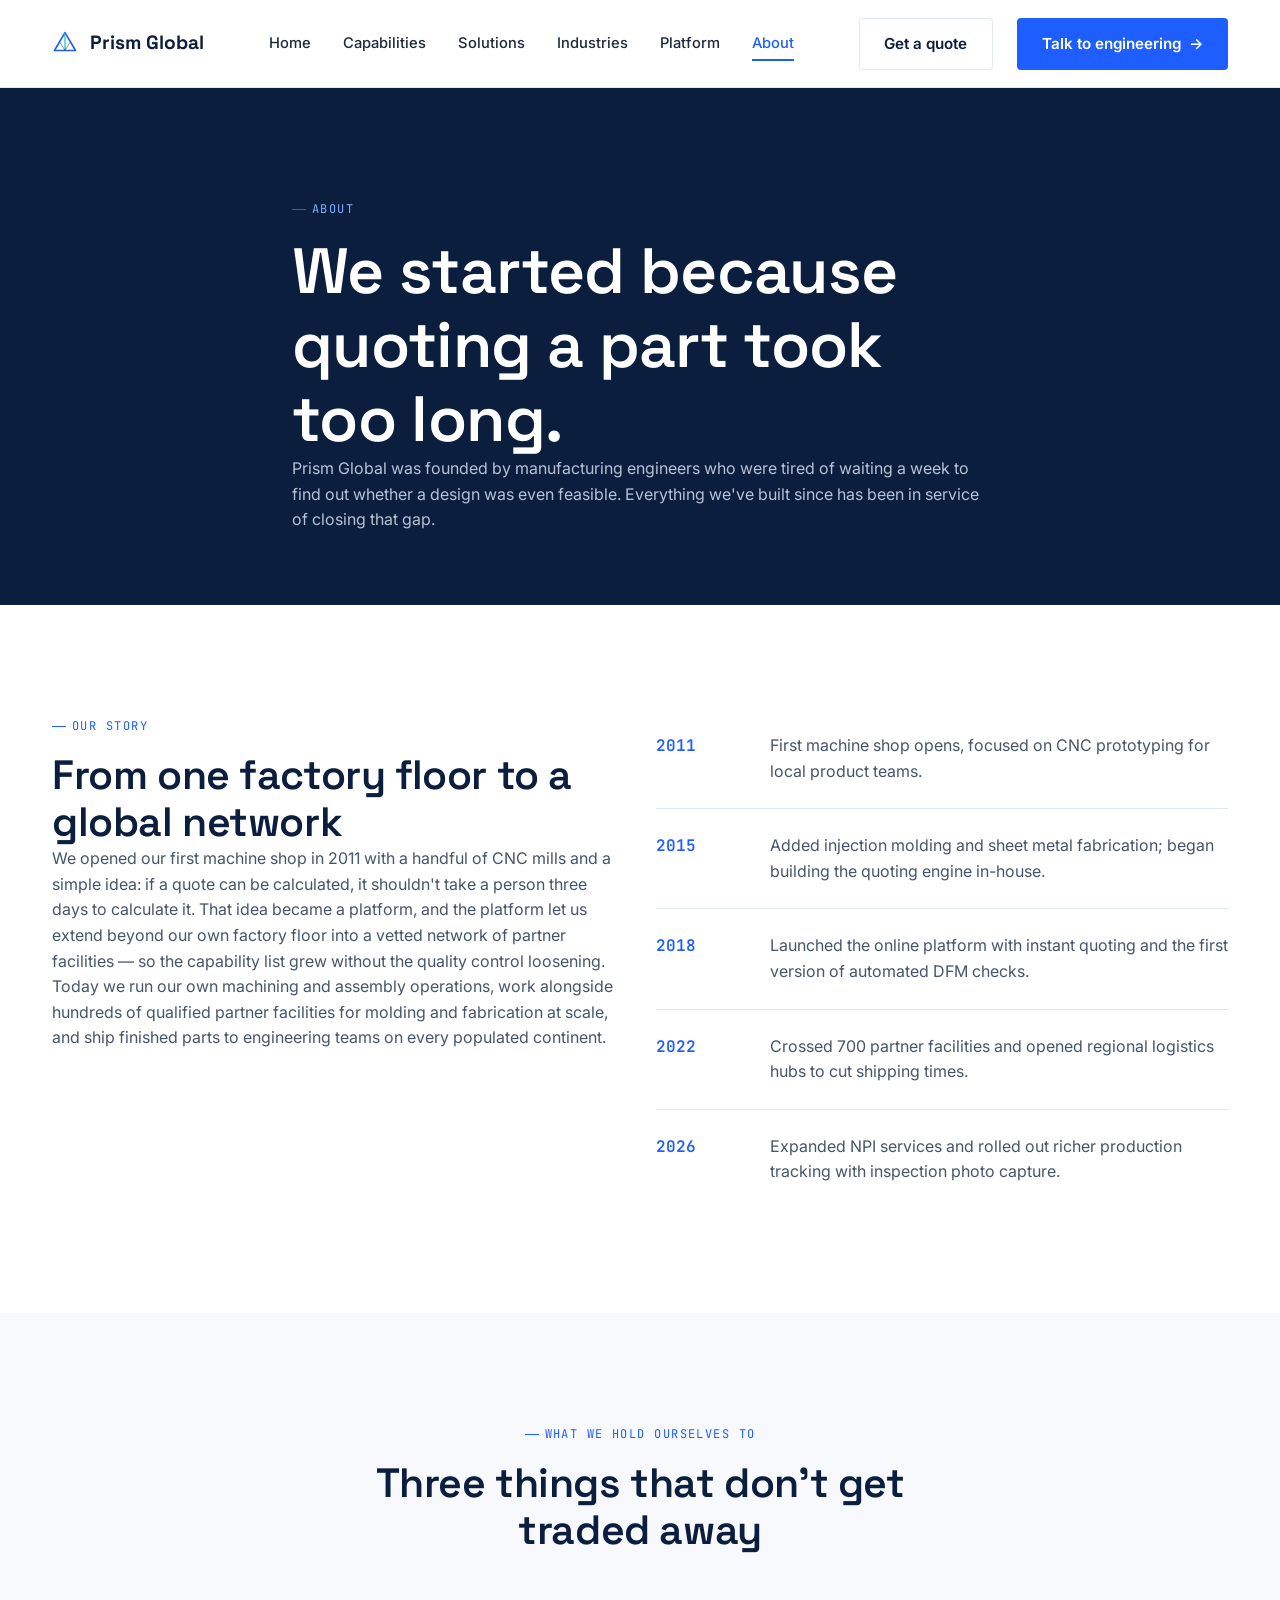
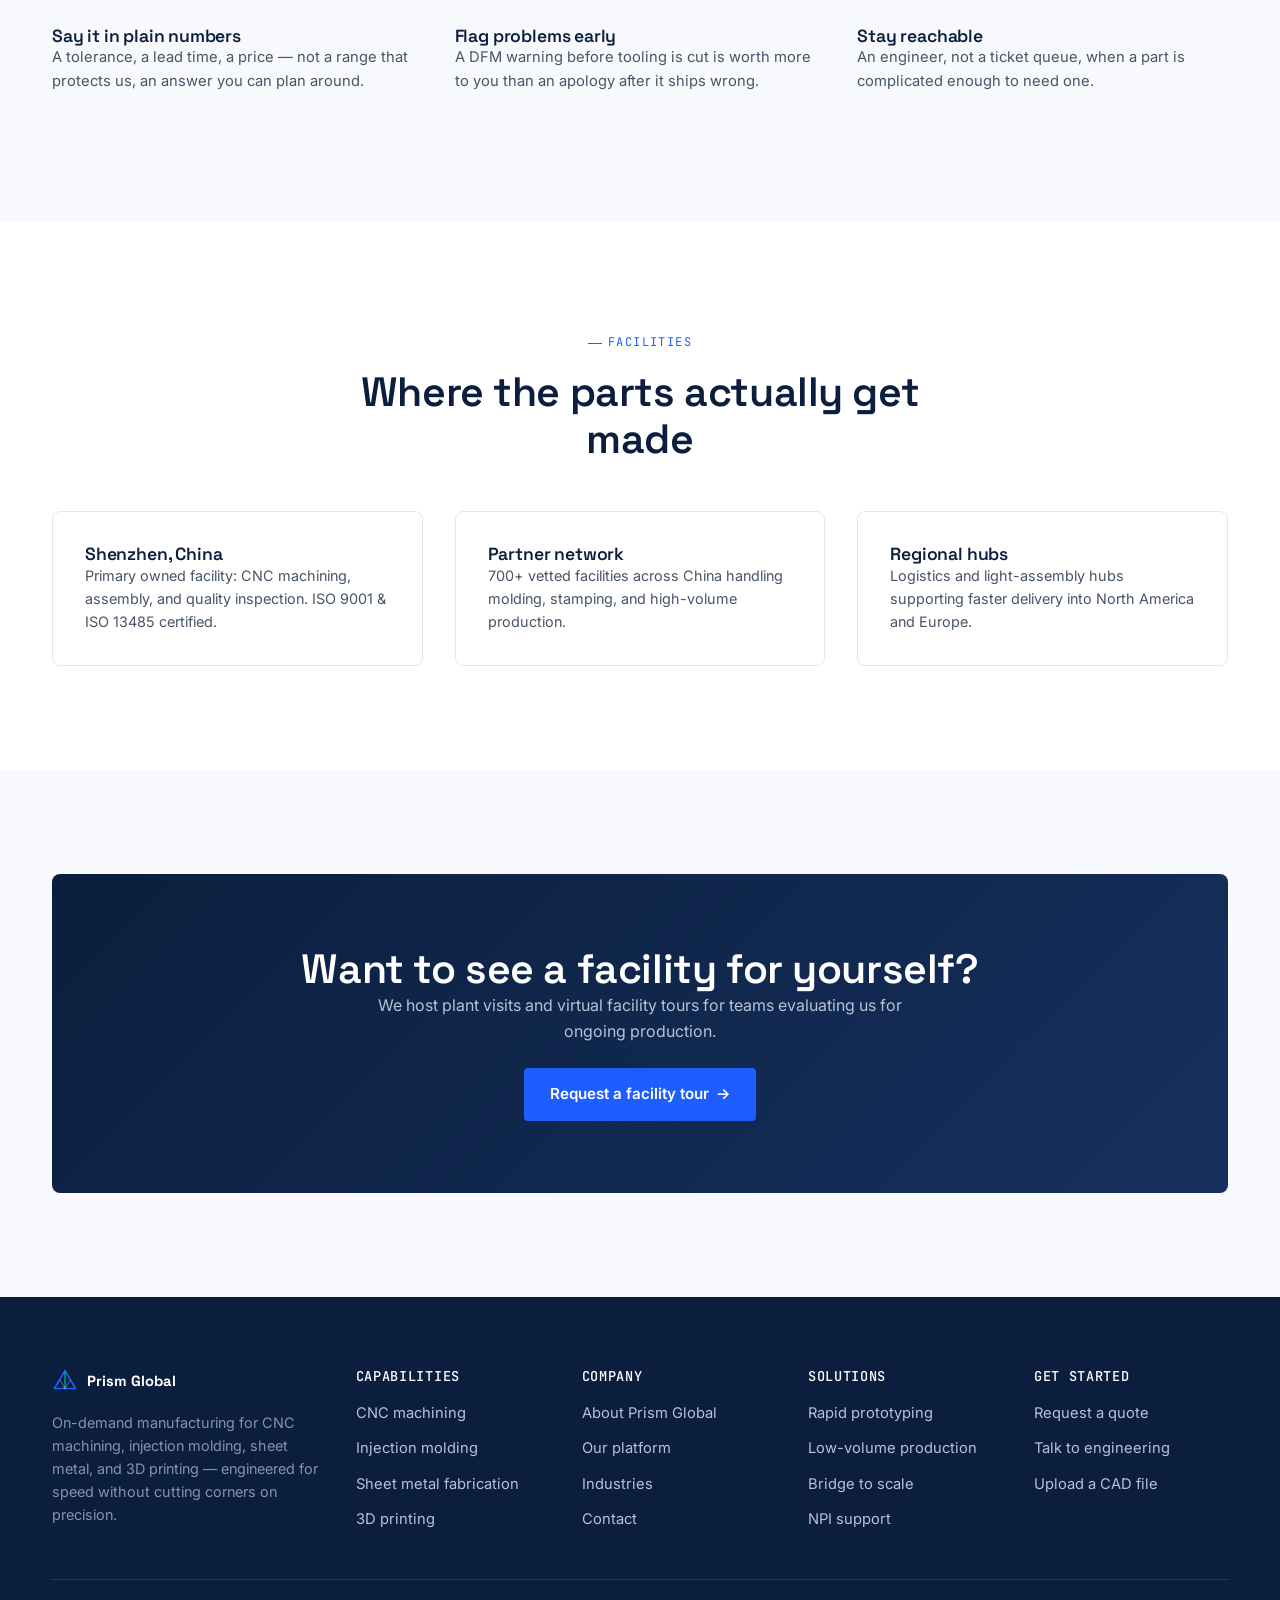
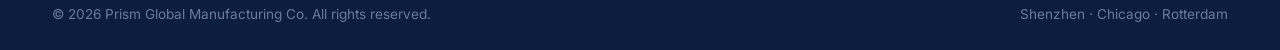
==== about.html @ e2c4f114 "Add files via upload" ====
<!DOCTYPE html>
<html lang="en">
<head>
<meta charset="UTF-8">
<meta name="viewport" content="width=device-width, initial-scale=1.0">
<title>About Prism Global — Our Story, Facilities & Team</title>
<meta name="description" content="Prism Global has manufactured custom parts since 2011, combining owned facilities with a global partner network to serve engineers and product teams.">
<link rel="preconnect" href="https://fonts.googleapis.com">
<link href="https://fonts.googleapis.com/css2?family=Space+Grotesk:wght@500;600;700&family=Inter:wght@400;500;600;700&family=JetBrains+Mono:wght@400;500&display=swap" rel="stylesheet">
<link rel="stylesheet" href="css/base.css">
<link rel="stylesheet" href="css/inner.css">
</head>
<body>
<a href="#main" class="skip-link">Skip to content</a>

<main id="main">

  <section class="page-hero">
    <div class="container">
      <p class="eyebrow" style="color:#7FB0FF;">About</p>
      <h1>We started because quoting a part took too long.</h1>
      <p>Prism Global was founded by manufacturing engineers who were tired of waiting a week to find out whether a design was even feasible. Everything we've built since has been in service of closing that gap.</p>
    </div>
  </section>

  <section class="section">
    <div class="container grid-2" style="align-items:start;">
      <div>
        <p class="eyebrow">Our story</p>
        <h2>From one factory floor to a global network</h2>
        <p>We opened our first machine shop in 2011 with a handful of CNC mills and a simple idea: if a quote can be calculated, it shouldn't take a person three days to calculate it. That idea became a platform, and the platform let us extend beyond our own factory floor into a vetted network of partner facilities — so the capability list grew without the quality control loosening.</p>
        <p>Today we run our own machining and assembly operations, work alongside hundreds of qualified partner facilities for molding and fabrication at scale, and ship finished parts to engineering teams on every populated continent.</p>
      </div>
      <div class="timeline">
        <div class="timeline-item">
          <span class="timeline-year">2011</span>
          <p>First machine shop opens, focused on CNC prototyping for local product teams.</p>
        </div>
        <div class="timeline-item">
          <span class="timeline-year">2015</span>
          <p>Added injection molding and sheet metal fabrication; began building the quoting engine in-house.</p>
        </div>
        <div class="timeline-item">
          <span class="timeline-year">2018</span>
          <p>Launched the online platform with instant quoting and the first version of automated DFM checks.</p>
        </div>
        <div class="timeline-item">
          <span class="timeline-year">2022</span>
          <p>Crossed 700 partner facilities and opened regional logistics hubs to cut shipping times.</p>
        </div>
        <div class="timeline-item">
          <span class="timeline-year">2026</span>
          <p>Expanded NPI services and rolled out richer production tracking with inspection photo capture.</p>
        </div>
      </div>
    </div>
  </section>

  <section class="section section--tint">
    <div class="container">
      <div class="section-head center">
        <p class="eyebrow">What we hold ourselves to</p>
        <h2>Three things that don't get traded away</h2>
      </div>
      <div class="grid-3">
        <div class="value-card">
          <h4>Say it in plain numbers</h4>
          <p style="font-size:0.92rem;">A tolerance, a lead time, a price — not a range that protects us, an answer you can plan around.</p>
        </div>
        <div class="value-card">
          <h4>Flag problems early</h4>
          <p style="font-size:0.92rem;">A DFM warning before tooling is cut is worth more to you than an apology after it ships wrong.</p>
        </div>
        <div class="value-card">
          <h4>Stay reachable</h4>
          <p style="font-size:0.92rem;">An engineer, not a ticket queue, when a part is complicated enough to need one.</p>
        </div>
      </div>
    </div>
  </section>

  <section class="section">
    <div class="container">
      <div class="section-head center">
        <p class="eyebrow">Facilities</p>
        <h2>Where the parts actually get made</h2>
      </div>
      <div class="grid-3">
        <div class="card">
          <h4>Shenzhen, China</h4>
          <p style="font-size:0.9rem;">Primary owned facility: CNC machining, assembly, and quality inspection. ISO 9001 &amp; ISO 13485 certified.</p>
        </div>
        <div class="card">
          <h4>Partner network</h4>
          <p style="font-size:0.9rem;">700+ vetted facilities across China handling molding, stamping, and high-volume production.</p>
        </div>
        <div class="card">
          <h4>Regional hubs</h4>
          <p style="font-size:0.9rem;">Logistics and light-assembly hubs supporting faster delivery into North America and Europe.</p>
        </div>
      </div>
    </div>
  </section>

  <section class="section section--tint">
    <div class="container">
      <div class="cta-banner">
        <h2>Want to see a facility for yourself?</h2>
        <p>We host plant visits and virtual facility tours for teams evaluating us for ongoing production.</p>
        <div class="cta-actions">
          <a href="contact.html" class="btn btn--primary btn--arrow">Request a facility tour</a>
        </div>
      </div>
    </div>
  </section>

</main>

<script src="js/layout.js"></script>
</body>
</html>
---- css/base.css ----
/* ============================================
   PRISM GLOBAL — Design Tokens & Base Styles
   ============================================ */

:root {
  /* Color tokens */
  --prism-navy: #0B1E3D;
  --prism-navy-light: #122A52;
  --signal-blue: #1E5EFF;
  --signal-blue-dark: #1547CC;
  --cool-white: #F7F9FC;
  --pure-white: #FFFFFF;
  --slate: #475569;
  --slate-light: #94A3B8;
  --slate-dark: #1E293B;
  --precision-teal: #00C2A8;
  --near-black: #0F172A;
  --line: #E2E8F0;
  --line-dark: rgba(255,255,255,0.12);

  /* Type */
  --font-display: 'Space Grotesk', sans-serif;
  --font-body: 'Inter', sans-serif;
  --font-mono: 'JetBrains Mono', monospace;

  /* Spacing scale */
  --space-1: 0.5rem;
  --space-2: 1rem;
  --space-3: 1.5rem;
  --space-4: 2rem;
  --space-5: 3rem;
  --space-6: 4.5rem;
  --space-7: 6.5rem;
  --space-8: 9rem;

  --radius: 4px;
  --radius-lg: 8px;

  --max-width: 1240px;
}

* { margin: 0; padding: 0; box-sizing: border-box; }

html { scroll-behavior: smooth; }

@media (prefers-reduced-motion: reduce) {
  html { scroll-behavior: auto; }
  *, *::before, *::after {
    animation-duration: 0.01ms !important;
    animation-iteration-count: 1 !important;
    transition-duration: 0.01ms !important;
  }
}

body {
  font-family: var(--font-body);
  color: var(--slate-dark);
  background: var(--pure-white);
  line-height: 1.6;
  font-size: 16px;
  -webkit-font-smoothing: antialiased;
}

h1, h2, h3, h4 {
  font-family: var(--font-display);
  color: var(--prism-navy);
  font-weight: 600;
  line-height: 1.15;
  letter-spacing: -0.01em;
}

h1 { font-size: clamp(2.5rem, 5vw, 4rem); }
h2 { font-size: clamp(1.9rem, 3.2vw, 2.75rem); }
h3 { font-size: clamp(1.25rem, 2vw, 1.6rem); }
h4 { font-size: 1.1rem; }

p { color: var(--slate); }

a { color: inherit; text-decoration: none; }

img { max-width: 100%; display: block; }

.container {
  max-width: var(--max-width);
  margin: 0 auto;
  padding: 0 var(--space-4);
}

.eyebrow {
  font-family: var(--font-mono);
  font-size: 0.75rem;
  letter-spacing: 0.12em;
  text-transform: uppercase;
  color: var(--signal-blue);
  display: inline-flex;
  align-items: center;
  gap: 0.5em;
  margin-bottom: var(--space-2);
}

.eyebrow::before {
  content: '';
  width: 14px;
  height: 1px;
  background: var(--signal-blue);
}

.section {
  padding: var(--space-7) 0;
}

.section--tight { padding: var(--space-5) 0; }

.section--dark {
  background: var(--near-black);
  color: var(--pure-white);
}
.section--dark h2, .section--dark h3, .section--dark h4 { color: var(--pure-white); }
.section--dark p { color: #B8C2D6; }

.section--navy {
  background: var(--prism-navy);
  color: var(--pure-white);
}
.section--navy h2, .section--navy h3, .section--navy h4 { color: var(--pure-white); }
.section--navy p { color: #B8C2D6; }

.section--tint {
  background: var(--cool-white);
}

/* Buttons */
.btn {
  display: inline-flex;
  align-items: center;
  gap: 0.5em;
  font-family: var(--font-body);
  font-weight: 600;
  font-size: 0.95rem;
  padding: 0.85em 1.6em;
  border-radius: var(--radius);
  border: 1px solid transparent;
  cursor: pointer;
  transition: transform 0.15s ease, background 0.15s ease, border-color 0.15s ease, color 0.15s ease;
  white-space: nowrap;
}
.btn:hover { transform: translateY(-1px); }

.btn--primary {
  background: var(--signal-blue);
  color: var(--pure-white);
}
.btn--primary:hover { background: var(--signal-blue-dark); }

.btn--ghost {
  background: transparent;
  border-color: var(--line);
  color: var(--prism-navy);
}
.btn--ghost:hover { border-color: var(--signal-blue); color: var(--signal-blue); }

.btn--ghost-light {
  background: transparent;
  border-color: rgba(255,255,255,0.3);
  color: var(--pure-white);
}
.btn--ghost-light:hover { border-color: var(--pure-white); }

.btn--arrow::after {
  content: '→';
  transition: transform 0.15s ease;
}
.btn--arrow:hover::after { transform: translateX(3px); }

/* Focus visibility */
a:focus-visible, button:focus-visible, input:focus-visible, textarea:focus-visible, select:focus-visible {
  outline: 2px solid var(--signal-blue);
  outline-offset: 2px;
  border-radius: 2px;
}

/* ===== Header / Nav ===== */
.site-header {
  position: sticky;
  top: 0;
  z-index: 100;
  background: rgba(255,255,255,0.92);
  backdrop-filter: blur(10px);
  border-bottom: 1px solid var(--line);
}

.nav {
  display: flex;
  align-items: center;
  justify-content: space-between;
  padding: 1.1rem var(--space-4);
  max-width: var(--max-width);
  margin: 0 auto;
}

.logo {
  display: flex;
  align-items: center;
  gap: 0.6em;
  font-family: var(--font-display);
  font-weight: 700;
  font-size: 1.2rem;
  color: var(--prism-navy);
}

.logo-mark {
  width: 26px;
  height: 26px;
  flex-shrink: 0;
}

.nav-links {
  display: flex;
  align-items: center;
  gap: var(--space-4);
  list-style: none;
}

.nav-links a {
  font-size: 0.92rem;
  font-weight: 500;
  color: var(--slate-dark);
  position: relative;
  padding: 0.3em 0;
  transition: color 0.15s ease;
}
.nav-links a:hover { color: var(--signal-blue); }
.nav-links a.active { color: var(--signal-blue); }
.nav-links a.active::after {
  content: '';
  position: absolute;
  bottom: -4px;
  left: 0;
  right: 0;
  height: 2px;
  background: var(--signal-blue);
}

.nav-cta { display: flex; align-items: center; gap: var(--space-3); }

.nav-toggle {
  display: none;
  flex-direction: column;
  gap: 4px;
  background: none;
  border: none;
  cursor: pointer;
  padding: 0.5em;
}
.nav-toggle span {
  width: 22px;
  height: 2px;
  background: var(--prism-navy);
}

@media (max-width: 920px) {
  .nav-links { 
    position: fixed;
    top: 64px;
    left: 0;
    right: 0;
    background: var(--pure-white);
    flex-direction: column;
    align-items: flex-start;
    padding: var(--space-3) var(--space-4);
    border-bottom: 1px solid var(--line);
    gap: var(--space-2);
    transform: translateY(-110%);
    transition: transform 0.25s ease;
    max-height: 80vh;
    overflow-y: auto;
  }
  .nav-links.open { transform: translateY(0); }
  .nav-toggle { display: flex; }
  .nav-cta .btn--ghost { display: none; }
}

/* ===== Footer ===== */
.site-footer {
  background: var(--prism-navy);
  color: #B8C2D6;
  padding: var(--space-6) 0 var(--space-3);
}

.footer-grid {
  display: grid;
  grid-template-columns: 1.4fr 1fr 1fr 1fr 1fr;
  gap: var(--space-4);
  padding-bottom: var(--space-5);
  border-bottom: 1px solid var(--line-dark);
}

.footer-col h4 {
  color: var(--pure-white);
  font-size: 0.85rem;
  letter-spacing: 0.05em;
  text-transform: uppercase;
  font-family: var(--font-mono);
  margin-bottom: var(--space-2);
  font-weight: 500;
}

.footer-col ul { list-style: none; display: flex; flex-direction: column; gap: 0.6em; }
.footer-col a { font-size: 0.92rem; transition: color 0.15s ease; }
.footer-col a:hover { color: var(--pure-white); }

.footer-brand p { color: #8693AD; font-size: 0.9rem; max-width: 280px; margin-top: var(--space-2); }

.footer-bottom {
  display: flex;
  justify-content: space-between;
  align-items: center;
  padding-top: var(--space-3);
  font-size: 0.85rem;
  color: #6B7A99;
  flex-wrap: wrap;
  gap: 1em;
}

@media (max-width: 860px) {
  .footer-grid { grid-template-columns: 1fr 1fr; }
  .footer-brand { grid-column: 1 / -1; }
}

/* ===== Shared components ===== */

.page-hero {
  padding: var(--space-7) 0 var(--space-6);
  background: var(--prism-navy);
  color: var(--pure-white);
  position: relative;
  overflow: hidden;
}
.page-hero h1 { color: var(--pure-white); }
.page-hero p { color: #B8C2D6; }
.page-hero .container { position: relative; z-index: 2; max-width: 760px; }

.grid-3 {
  display: grid;
  grid-template-columns: repeat(3, 1fr);
  gap: var(--space-4);
}
.grid-2 {
  display: grid;
  grid-template-columns: repeat(2, 1fr);
  gap: var(--space-4);
}
.grid-4 {
  display: grid;
  grid-template-columns: repeat(4, 1fr);
  gap: var(--space-3);
}

@media (max-width: 900px) {
  .grid-3, .grid-4 { grid-template-columns: repeat(2, 1fr); }
}
@media (max-width: 620px) {
  .grid-3, .grid-2, .grid-4 { grid-template-columns: 1fr; }
}

.card {
  background: var(--pure-white);
  border: 1px solid var(--line);
  border-radius: var(--radius-lg);
  padding: var(--space-4);
  transition: border-color 0.2s ease, transform 0.2s ease, box-shadow 0.2s ease;
}
.card:hover {
  border-color: var(--signal-blue);
  transform: translateY(-2px);
  box-shadow: 0 12px 24px -8px rgba(11,30,61,0.12);
}

.card .spec {
  font-family: var(--font-mono);
  font-size: 0.78rem;
  color: var(--precision-teal);
  background: rgba(0,194,168,0.08);
  display: inline-block;
  padding: 0.3em 0.6em;
  border-radius: 3px;
  margin-top: var(--space-2);
}

.tag {
  font-family: var(--font-mono);
  font-size: 0.72rem;
  letter-spacing: 0.05em;
  text-transform: uppercase;
  color: var(--slate);
  border: 1px solid var(--line);
  padding: 0.25em 0.6em;
  border-radius: 3px;
}

.section-head {
  max-width: 620px;
  margin-bottom: var(--space-5);
}
.section-head.center { margin-left: auto; margin-right: auto; text-align: center; }

.divider {
  height: 1px;
  background: var(--line);
  border: none;
}

.stat-row {
  display: grid;
  grid-template-columns: repeat(4, 1fr);
  gap: var(--space-4);
}
.stat-num {
  font-family: var(--font-display);
  font-size: clamp(2rem, 4vw, 3rem);
  font-weight: 700;
  color: var(--pure-white);
}
.stat-label {
  font-family: var(--font-mono);
  font-size: 0.78rem;
  color: var(--precision-teal);
  text-transform: uppercase;
  letter-spacing: 0.06em;
  margin-top: 0.4em;
}

@media (max-width: 760px) {
  .stat-row { grid-template-columns: repeat(2, 1fr); gap: var(--space-3); }
}

.cta-banner {
  background: linear-gradient(135deg, var(--prism-navy) 0%, #16315E 100%);
  border-radius: var(--radius-lg);
  padding: var(--space-6);
  text-align: center;
  color: var(--pure-white);
}
.cta-banner h2 { color: var(--pure-white); }
.cta-banner p { color: #B8C2D6; max-width: 540px; margin: 0 auto var(--space-3); }
.cta-actions { display: flex; gap: var(--space-2); justify-content: center; flex-wrap: wrap; }

/* Process steps */
.process-step {
  display: flex;
  gap: var(--space-3);
  padding: var(--space-3) 0;
  border-bottom: 1px solid var(--line);
}
.process-step:last-child { border-bottom: none; }
.process-step .step-index {
  font-family: var(--font-mono);
  font-size: 0.85rem;
  color: var(--signal-blue);
  min-width: 2.4em;
}

/* Breadcrumb-ish back link */
.back-link {
  display: inline-flex;
  align-items: center;
  gap: 0.4em;
  font-size: 0.85rem;
  color: var(--slate-light);
  margin-bottom: var(--space-3);
}
.back-link:hover { color: var(--pure-white); }

/* Skip link */
.skip-link {
  position: absolute;
  left: -999px;
  top: 0;
  background: var(--signal-blue);
  color: white;
  padding: 0.6em 1em;
  z-index: 200;
}
.skip-link:focus { left: 0; }
---- css/inner.css ----
/* ============================================
   PRISM GLOBAL — Inner page styles
   ============================================ */

.container-rule {
  max-width: var(--max-width);
  margin: 0 auto;
}

/* Capabilities quick-jump */
.cap-jump {
  position: sticky;
  top: 73px;
  background: var(--pure-white);
  border-bottom: 1px solid var(--line);
  z-index: 50;
}
.cap-jump-inner {
  display: flex;
  gap: var(--space-4);
  overflow-x: auto;
  padding: 0.9rem var(--space-4);
}
.cap-jump-inner a {
  font-size: 0.88rem;
  font-weight: 500;
  color: var(--slate);
  white-space: nowrap;
}
.cap-jump-inner a:hover { color: var(--signal-blue); }

.cap-layout {
  display: grid;
  grid-template-columns: 1.1fr 0.9fr;
  gap: var(--space-6);
  align-items: center;
}
.cap-layout--reverse { grid-template-columns: 0.9fr 1.1fr; }
.cap-layout--reverse .cap-text { order: 2; }
.cap-layout--reverse .cap-visual { order: 1; }

.cap-visual {
  background: var(--cool-white);
  border-radius: var(--radius-lg);
  padding: var(--space-4);
  border: 1px solid var(--line);
}

.spec-grid {
  display: grid;
  grid-template-columns: repeat(2, 1fr);
  gap: var(--space-3);
  margin: var(--space-3) 0;
  padding: var(--space-3) 0;
  border-top: 1px solid var(--line);
  border-bottom: 1px solid var(--line);
}
.spec-label {
  display: block;
  font-family: var(--font-mono);
  font-size: 0.72rem;
  text-transform: uppercase;
  letter-spacing: 0.05em;
  color: var(--slate-light);
  margin-bottom: 0.3em;
}
.spec-value {
  display: block;
  font-weight: 600;
  color: var(--prism-navy);
  font-size: 0.98rem;
}

.bullet-list {
  list-style: none;
  display: flex;
  flex-direction: column;
  gap: 0.6em;
  margin-bottom: var(--space-4);
}
.bullet-list li {
  padding-left: 1.4em;
  position: relative;
  font-size: 0.95rem;
  color: var(--slate-dark);
}
.bullet-list li::before {
  content: '';
  position: absolute;
  left: 0;
  top: 0.55em;
  width: 6px;
  height: 6px;
  background: var(--precision-teal);
  border-radius: 50%;
}

@media (max-width: 860px) {
  .cap-layout, .cap-layout--reverse { grid-template-columns: 1fr; }
  .cap-layout--reverse .cap-text, .cap-layout--reverse .cap-visual { order: initial; }
}

/* ===== Solutions page ===== */
.solution-card {
  display: grid;
  grid-template-columns: 80px 1fr;
  gap: var(--space-3);
  padding: var(--space-4) 0;
  border-bottom: 1px solid var(--line);
}
.solution-card:last-child { border-bottom: none; }
.solution-icon {
  width: 56px;
  height: 56px;
  border-radius: var(--radius);
  background: rgba(30,94,255,0.08);
  display: flex;
  align-items: center;
  justify-content: center;
}

/* Comparison table */
.compare-table {
  border: 1px solid var(--line);
  border-radius: var(--radius-lg);
  overflow: hidden;
  background: var(--pure-white);
}
.compare-row {
  display: grid;
  grid-template-columns: 1.2fr 1fr 1.4fr 1fr;
  padding: 0.95em var(--space-3);
  border-bottom: 1px solid var(--line);
  font-size: 0.9rem;
}
.compare-row:last-child { border-bottom: none; }
.compare-head {
  background: var(--prism-navy);
  color: white;
  font-family: var(--font-mono);
  font-size: 0.75rem;
  text-transform: uppercase;
  letter-spacing: 0.05em;
}
.compare-row:not(.compare-head):hover { background: var(--cool-white); }
@media (max-width: 700px) {
  .compare-row { grid-template-columns: 1fr; gap: 0.3em; }
  .compare-row span:first-child { font-weight: 600; color: var(--prism-navy); }
}

/* ===== Industries page ===== */
.industry-card {
  position: relative;
  border-radius: var(--radius-lg);
  overflow: hidden;
  border: 1px solid var(--line);
  padding: var(--space-4);
  background: var(--cool-white);
  min-height: 220px;
  display: flex;
  flex-direction: column;
  justify-content: space-between;
}
.industry-card .industry-tag {
  font-family: var(--font-mono);
  font-size: 0.72rem;
  color: var(--signal-blue);
  text-transform: uppercase;
  letter-spacing: 0.06em;
}
.industry-card ul {
  list-style: none;
  margin-top: var(--space-2);
  display: flex;
  flex-direction: column;
  gap: 0.4em;
}
.industry-card ul li {
  font-size: 0.85rem;
  color: var(--slate);
}

/* ===== Platform page ===== */
.platform-feature {
  display: grid;
  grid-template-columns: 1fr 1fr;
  gap: var(--space-6);
  align-items: center;
}
.platform-feature--reverse .platform-feature-text { order: 2; }
.platform-feature--reverse .platform-feature-visual { order: 1; }
@media (max-width: 860px) {
  .platform-feature { grid-template-columns: 1fr; }
  .platform-feature--reverse .platform-feature-text,
  .platform-feature--reverse .platform-feature-visual { order: initial; }
}

.dfm-list {
  display: flex;
  flex-direction: column;
  gap: var(--space-2);
}
.dfm-item {
  display: flex;
  justify-content: space-between;
  align-items: center;
  padding: 0.9em 1em;
  background: var(--pure-white);
  border: 1px solid var(--line);
  border-radius: var(--radius);
  font-size: 0.9rem;
}
.dfm-item .status-ok { color: var(--precision-teal); font-family: var(--font-mono); font-size: 0.78rem; }
.dfm-item .status-warn { color: #D97706; font-family: var(--font-mono); font-size: 0.78rem; }

/* ===== About page ===== */
.timeline {
  display: flex;
  flex-direction: column;
  gap: 0;
}
.timeline-item {
  display: grid;
  grid-template-columns: 90px 1fr;
  gap: var(--space-3);
  padding: var(--space-3) 0;
  border-bottom: 1px solid var(--line);
}
.timeline-item:last-child { border-bottom: none; }
.timeline-year {
  font-family: var(--font-mono);
  color: var(--signal-blue);
  font-weight: 600;
}

.value-card {
  padding: var(--space-3) 0;
}

.leadership-grid {
  display: grid;
  grid-template-columns: repeat(4, 1fr);
  gap: var(--space-3);
}
.person-card {
  text-align: left;
}
.person-avatar {
  width: 100%;
  aspect-ratio: 1;
  border-radius: var(--radius);
  background: linear-gradient(135deg, var(--prism-navy), var(--signal-blue));
  margin-bottom: var(--space-2);
  display: flex;
  align-items: center;
  justify-content: center;
  color: white;
  font-family: var(--font-display);
  font-size: 1.6rem;
  font-weight: 700;
}
@media (max-width: 860px) {
  .leadership-grid { grid-template-columns: repeat(2, 1fr); }
}

/* ===== Contact page ===== */
.contact-layout {
  display: grid;
  grid-template-columns: 1fr 1fr;
  gap: var(--space-6);
}
@media (max-width: 860px) {
  .contact-layout { grid-template-columns: 1fr; }
}

.form-group { margin-bottom: var(--space-3); }
.form-group label {
  display: block;
  font-size: 0.85rem;
  font-weight: 600;
  color: var(--prism-navy);
  margin-bottom: 0.4em;
}
.form-group input,
.form-group select,
.form-group textarea {
  width: 100%;
  padding: 0.75em 0.9em;
  border: 1px solid var(--line);
  border-radius: var(--radius);
  font-family: var(--font-body);
  font-size: 0.95rem;
  color: var(--slate-dark);
  background: var(--pure-white);
}
.form-group input:focus,
.form-group select:focus,
.form-group textarea:focus {
  outline: 2px solid var(--signal-blue);
  outline-offset: 1px;
  border-color: var(--signal-blue);
}
.form-row { display: grid; grid-template-columns: 1fr 1fr; gap: var(--space-3); }
@media (max-width: 560px) { .form-row { grid-template-columns: 1fr; } }

.contact-info-card {
  background: var(--prism-navy);
  color: white;
  border-radius: var(--radius-lg);
  padding: var(--space-4);
  margin-bottom: var(--space-3);
}
.contact-info-card h4 { color: white; margin-bottom: var(--space-2); }
.contact-info-card p { color: #B8C2D6; font-size: 0.92rem; }
.office-list { display: flex; flex-direction: column; gap: var(--space-3); margin-top: var(--space-3); }
.office-item { border-top: 1px solid var(--line); padding-top: var(--space-2); }
.office-item h4 { font-size: 0.95rem; margin-bottom: 0.3em; }
.office-item p { font-size: 0.88rem; margin: 0; }

.success-note {
  display: none;
  background: rgba(0,194,168,0.08);
  border: 1px solid var(--precision-teal);
  color: #0A6B5C;
  padding: 0.9em 1.1em;
  border-radius: var(--radius);
  font-size: 0.9rem;
  margin-top: var(--space-3);
}
.success-note.show { display: block; }
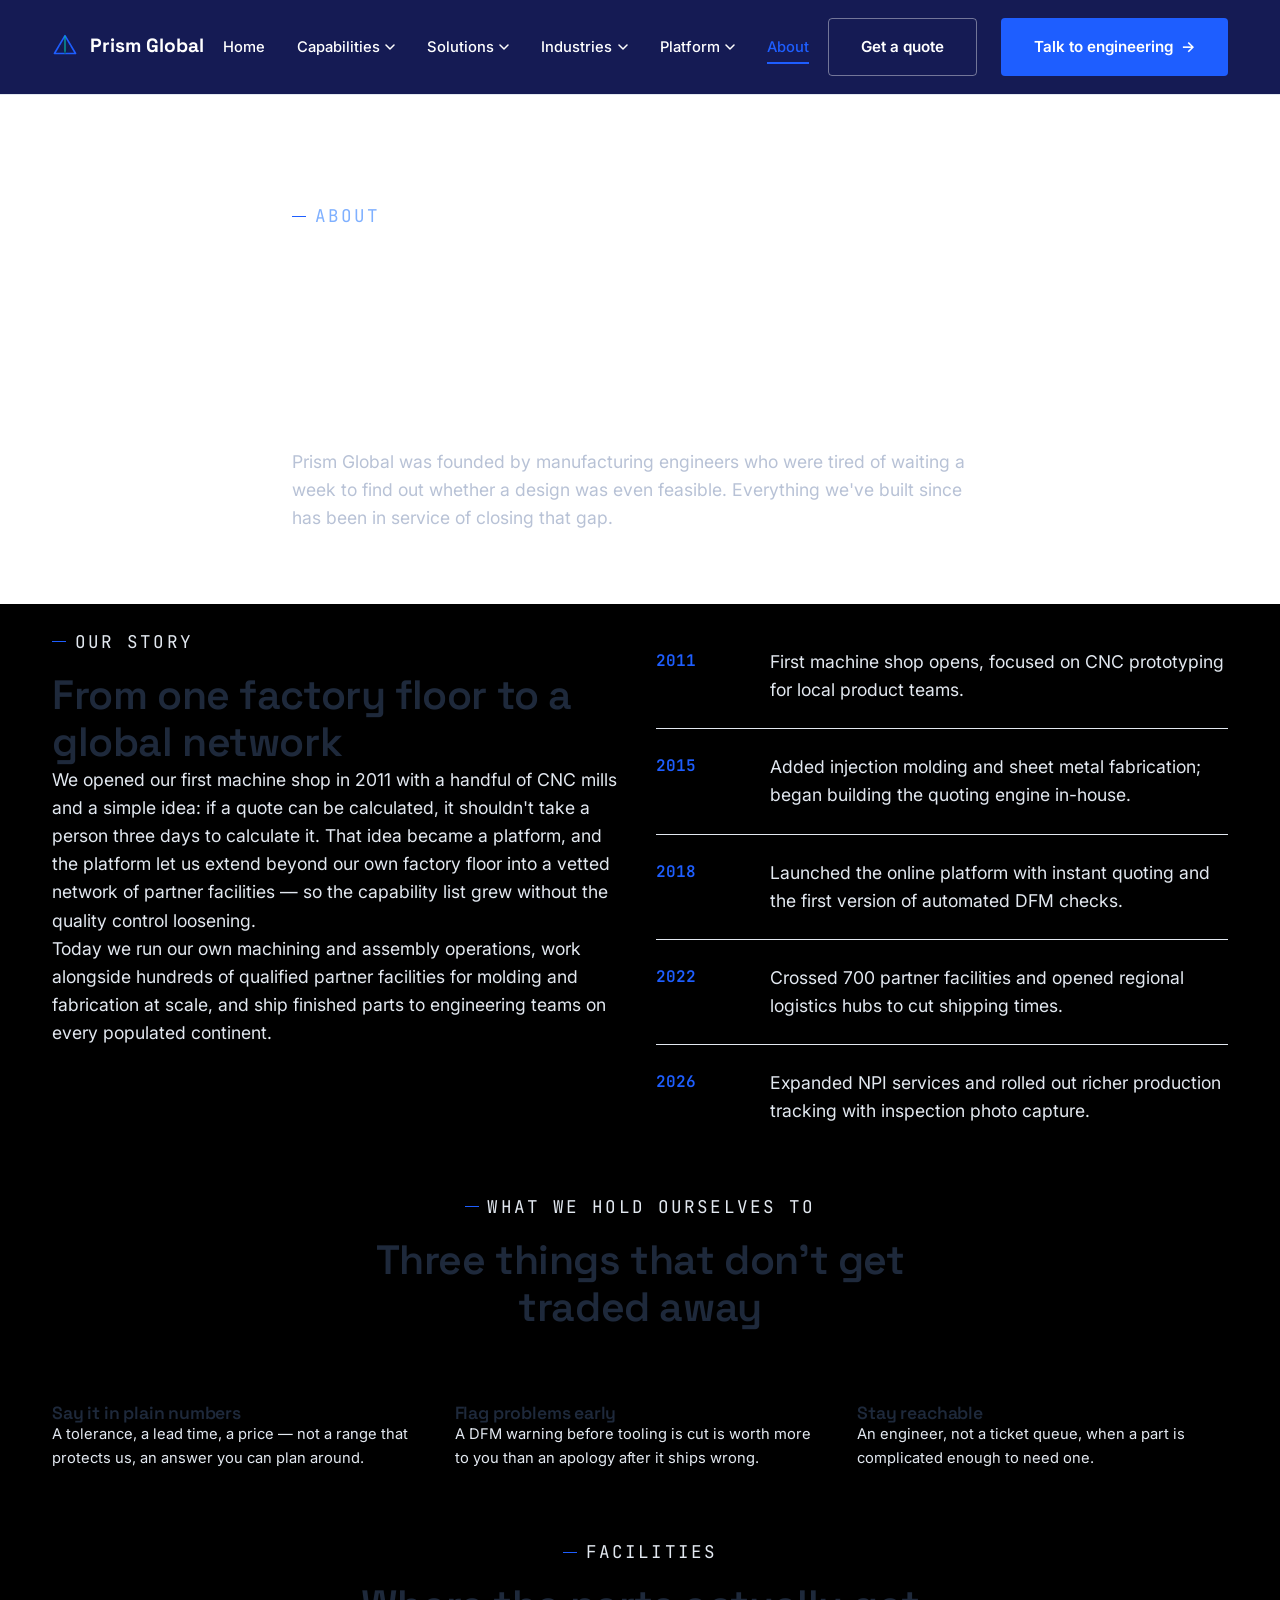
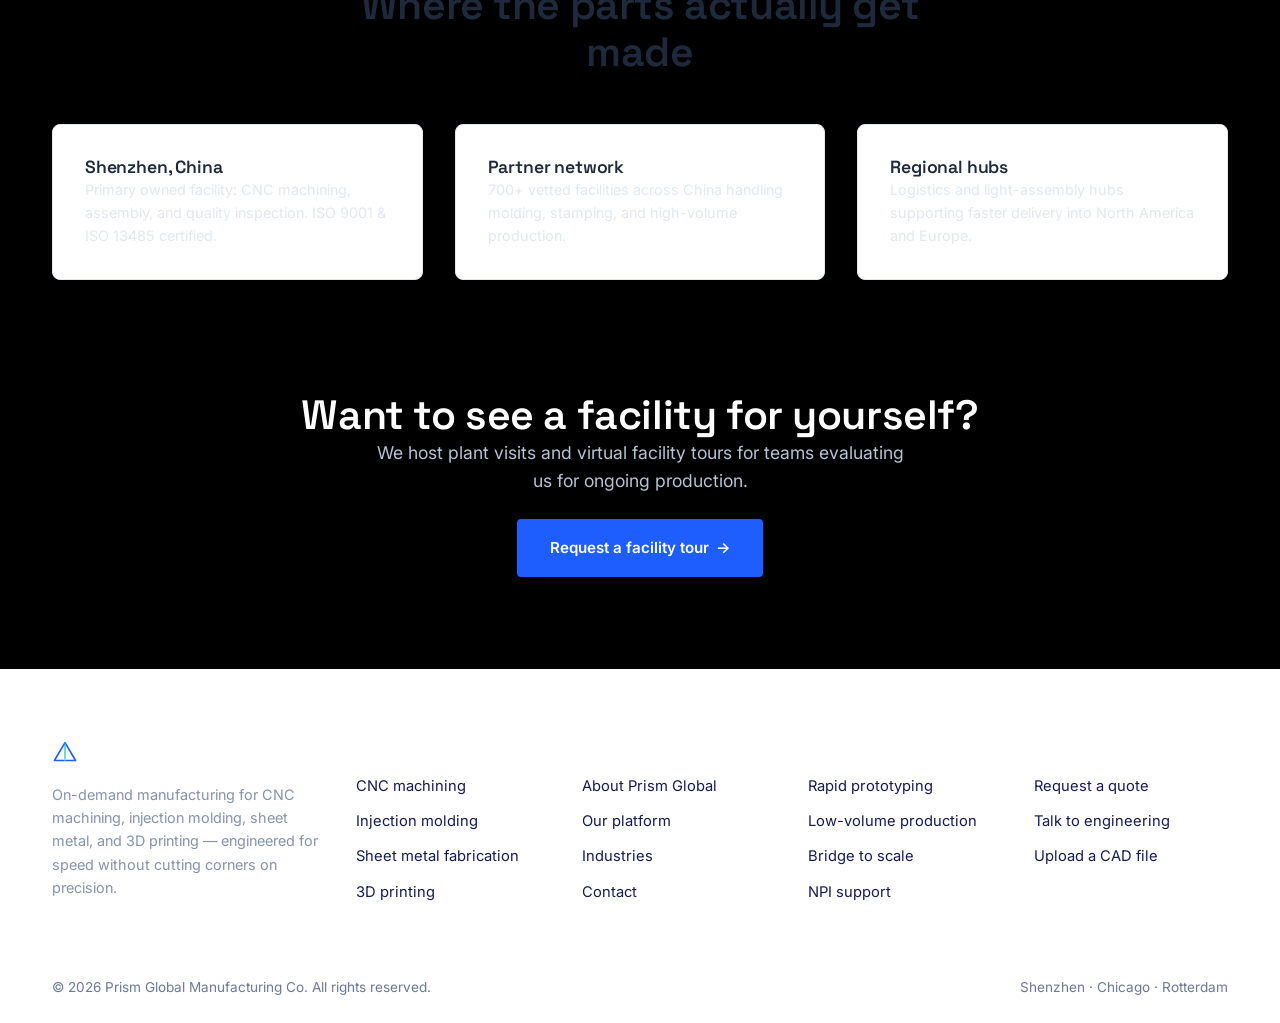
==== commit 48ba1ddf: "Add files via upload" ====
--- a/about.html
+++ b/about.html
@@ -7,8 +7,8 @@
 <meta name="description" content="Prism Global has manufactured custom parts since 2011, combining owned facilities with a global partner network to serve engineers and product teams.">
 <link rel="preconnect" href="https://fonts.googleapis.com">
 <link href="https://fonts.googleapis.com/css2?family=Space+Grotesk:wght@500;600;700&family=Inter:wght@400;500;600;700&family=JetBrains+Mono:wght@400;500&display=swap" rel="stylesheet">
-<link rel="stylesheet" href="css/base.css">
-<link rel="stylesheet" href="css/inner.css">
+<link rel="stylesheet" href="css1/base.css">
+<link rel="stylesheet" href="css1/inner.css">
 </head>
 <body>
 <a href="#main" class="skip-link">Skip to content</a>
@@ -116,6 +116,6 @@
 
 </main>
 
-<script src="js/layout.js"></script>
+<script src="js1/layout.js"></script>
 </body>
 </html>
--- a/css1/base.css
+++ b/css1/base.css
@@ -0,0 +1,1111 @@
+/* ============================================
+   PRISM GLOBAL — Design Tokens & Base Styles
+   ============================================ */
+
+:root {
+  /* Color tokens */
+.hero-container {
+  min-height: 100vh;
+  width: 100%;
+  
+  background: linear-gradient(135deg, rgba(10,22,40,0.92) 30%, rgba(36,81,160,0.4) 100%), 
+              url("https://png.pngtree.com/thumb_back/fh260/background/20241125/pngtree-factory-complex-in-a-long-shot-displaying-machinery-buildings-and-production-image_16634675.jpg");
+  
+  /* STEP 2: Make the background scale to cover everything */
+  background-size: cover;
+  background-position: center right;
+  background-repeat: no-repeat;
+  
+  /* STEP 3: Align content to the left */
+  display: flex;
+  align-items: center;
+}
+
+/* Text Content Column Styling */
+.hero-content {
+  padding: 4rem 10% 4rem 12%;
+  display: flex;
+  flex-direction: column;
+  gap: 1.5rem;
+  max-width: 700px; /* Limits content width so it doesn't stretch across the screen */
+  color: #ffffff;   /* Flips text color to white for dark background readability */
+}
+
+.subheading {
+  font-size: 0.85rem;
+  letter-spacing: 0.1em;
+  font-weight: 700;
+  color: #a5b4fc;   /* Light indigo tone for the subheading accent */
+}
+
+h1 {
+  font-size: 3.5rem;
+  line-height: 1.2;
+  font-weight: 800;
+}
+
+p {
+  font-size: 1.1rem;
+  line-height: 1.6;
+  color: #e2e8f0;   /* Muted white/grey for readable body copy */
+}
+
+/* Button Group Alignment */
+.cta-group {
+  display: flex;
+  gap: 1rem;
+  margin-top: 1rem;
+}
+
+.btn {
+  padding: 1rem 2rem;
+  font-weight: 600;
+  text-decoration: none;
+  border-radius: 4px;
+}
+
+.btn-primary {
+  background-color: #151B54;
+  color: white;
+}
+
+.btn-secondary {
+  background-color: #ffffff;
+  color: #111111;
+}
+
+.stat-row {
+    display: flex;
+    justify-content: space-around;
+    align-items: center;
+    flex-wrap: wrap;           
+}
+.section {
+    width: 100%;
+    background-color: #000000; 
+    padding: 20px 0;         
+}
+
+
+
+/* Section Setup */
+.tools-section {
+  padding: 4rem 2rem;
+  text-align: center;
+  font-family: -apple-system, BlinkMacSystemFont, "Segoe UI", Roboto, sans-serif;
+  background-color: #ffffff;
+}
+
+.tools-section h2 {
+  font-size: 2rem;
+  font-weight: 700;
+  margin-bottom: 3rem;
+  color: #111111;
+}
+
+/* Container for both cards */
+.cards-container {
+  display: flex;
+  justify-content: center;
+  gap: 2rem;
+  max-width: 1100px;
+  margin: 0 auto;
+}
+
+/* Individual Base Card Setup */
+.tool-card {
+  flex: 1;
+  max-width: 500px;
+  border-radius: 12px;
+  display: flex;
+  flex-direction: column;
+  justify-content: space-between; /* Pushes the button cleanly to the bottom */
+  overflow: hidden;
+  text-align: left;
+}
+
+/* Background Color Variations */
+.active-card {
+  background-color: #f7f9fa; /* Light clean grey */
+}
+
+.muted-card {
+  background-color: #fdf5f3; /* Very soft warm tint */
+}
+
+/* Card Upper Content Area */
+.card-content {
+  padding: 2.5rem 2.5rem 0 2.5rem;
+}
+
+/* Styling for Top Badges */
+.badge {
+  display: inline-block;
+  padding: 0.4rem 1rem;
+  border-radius: 20px;
+  font-size: 0.8rem;
+  font-weight: 600;
+  margin-bottom: 1.5rem;
+}
+
+.badge-orange {
+  background-color: #151B54;
+  color: white;
+}
+
+.badge-light-orange {
+  background-color: #151B54;
+  color: white;
+}
+
+/* Card Typography */
+.tool-card h3 {
+  font-size: 1.5rem;
+  font-weight: 700;
+  margin-bottom: 1rem;
+  color: #111111;
+}
+
+.tool-card p {
+  font-size: 0.95rem;
+  line-height: 1.5;
+  color: #555555;
+  margin-bottom: 2rem;
+}
+
+/* Interface Image Layout */
+.card-media {
+  width: 100%;
+  height: auto;
+  border-radius: 8px 8px 0 0;
+  overflow: hidden;
+ margin-bottom: 2rem;
+}
+
+.card-media img {
+  width: 100%;
+  display: block;
+  object-fit: contain;
+}
+
+/* Full Width Card Action Buttons */
+.card-btn {
+  display: block;
+  text-align: center;
+  padding: 1.2rem;
+  font-weight: 600;
+  text-decoration: none;
+  font-size: 1rem;
+  transition: opacity 0.2s ease;
+}
+
+.card-btn:hover {
+  opacity: 0.9;
+}
+
+.btn-orange {
+  background-color: #151B54;
+  color: white;
+}
+
+.btn-light-orange {
+  background-color: #151B54;
+  color: white;
+}
+
+/* Mobile Breakpoint Optimization */
+@media (max-width: 768px) {
+  .cards-container {
+    flex-direction: column;
+    align-items: center;
+  }
+  
+  .tool-card {
+    width: 100%;
+  }
+}
+  --prism-navy-light: #122A52;
+  --signal-blue: #1E5EFF;
+  --signal-blue-dark: #1547CC;
+  --cool-white: #F7F9FC;
+  --pure-white: #FFFFFF;
+  --slate: #475569;
+  --slate-light: #94A3B8;
+  --slate-dark: #1E293B;
+  --precision-teal: #00C2A8;
+  --near-black: #0F172A;
+  --line: #E2E8F0;
+  --line-dark: rgba(255,255,255,0.12);
+
+  /* Type */
+  --font-display: 'Space Grotesk', sans-serif;
+  --font-body: 'Inter', sans-serif;
+  --font-mono: 'JetBrains Mono', monospace;
+
+  /* Spacing scale */
+  --space-1: 0.5rem;
+  --space-2: 1rem;
+  --space-3: 1.5rem;
+  --space-4: 2rem;
+  --space-5: 3rem;
+  --space-6: 4.5rem;
+  --space-7: 6.5rem;
+  --space-8: 9rem;
+
+  --radius: 4px;
+  --radius-lg: 8px;
+
+  --max-width: 1240px;
+}
+
+* { margin: 0; padding: 0; box-sizing: border-box; }
+
+html { scroll-behavior: smooth; }
+
+@media (prefers-reduced-motion: reduce) {
+  html { scroll-behavior: auto; }
+  *, *::before, *::after {
+    animation-duration: 0.01ms !important;
+    animation-iteration-count: 1 !important;
+    transition-duration: 0.01ms !important;
+  }
+}
+
+body {
+  font-family: var(--font-body);
+  color: var(--slate-dark);
+  background: var(--pure-white);
+  line-height: 1.6;
+  font-size: 16px;
+  -webkit-font-smoothing: antialiased;
+}
+
+h1, h2, h3, h4 {
+  font-family: var(--font-display);
+  color: var(--prism-navy);
+  font-weight: 600;
+  line-height: 1.15;
+  letter-spacing: -0.01em;
+}
+
+h1 { font-size: clamp(2.5rem, 5vw, 4rem); }
+h2 { font-size: clamp(1.9rem, 3.2vw, 2.75rem); }
+h3 { font-size: clamp(1.25rem, 2vw, 1.6rem); }
+h4 { font-size: 1.1rem; }
+
+p { color: var(--slate); }
+
+a { color: inherit; text-decoration: none; }
+
+img { max-width: 100%; display: block; }
+
+.container {
+  max-width: var(--max-width);
+  margin: 0 auto;
+  padding: 0 var(--space-4);
+}
+
+.eyebrow {
+  font-family: var(--font-mono);
+  font-size: 0.75rem;
+  letter-spacing: 0.12em;
+  text-transform: uppercase;
+  color: var(--signal-blue);
+  display: inline-flex;
+  align-items: center;
+  gap: 0.5em;
+  margin-bottom: var(--space-2);
+}
+
+.eyebrow::before {
+  content: '';
+  width: 14px;
+  height: 1px;
+  background: var(--signal-blue);
+}
+
+.section {
+  padding: var(--space-7) 0;
+}
+
+.section--tight { padding: var(--space-5) 0; }
+
+.section--dark {
+  background: var(--near-black);
+  color: var(--pure-white);
+}
+.section--dark h2, .section--dark h3, .section--dark h4 { color: var(--pure-white); }
+.section--dark p { color: #B8C2D6; }
+
+.section--navy {
+  background: var(--prism-navy);
+  color: var(--pure-white);
+}
+.section--navy h2, .section--navy h3, .section--navy h4 { color: var(--pure-white); }
+.section--navy p { color: #B8C2D6; }
+
+.section--tint {
+  background: var(--cool-white);
+}
+
+/* Buttons */
+.btn {
+  display: inline-flex;
+  align-items: center;
+  gap: 0.5em;
+  font-family: var(--font-body);
+  font-weight: 600;
+  font-size: 0.95rem;
+  padding: 0.85em 1.6em;
+  border-radius: var(--radius);
+  border: 1px solid transparent;
+  cursor: pointer;
+  transition: transform 0.15s ease, background 0.15s ease, border-color 0.15s ease, color 0.15s ease;
+  white-space: nowrap;
+}
+.btn:hover { transform: translateY(-1px); }
+
+.btn--primary {
+  background: var(--signal-blue);
+  color: var(--pure-white);
+}
+.btn--primary:hover { background: var(--signal-blue-dark); }
+
+.btn--ghost {
+  background: transparent;
+  border-color: rgba(255,255,255,0.4);
+  color: var(--pure-white);
+}
+.btn--ghost:hover { border-color: var(--pure-white); color: var(--pure-white); }
+
+.btn--ghost-light {
+  background: transparent;
+  border-color: rgba(255,255,255,0.3);
+  color: var(--pure-white);
+}
+.btn--ghost-light:hover { border-color: var(--pure-white); }
+
+.btn--arrow::after {
+  content: '→';
+  transition: transform 0.15s ease;
+}
+.btn--arrow:hover::after { transform: translateX(3px); }
+
+/* Focus visibility */
+a:focus-visible, button:focus-visible, input:focus-visible, textarea:focus-visible, select:focus-visible {
+  outline: 2px solid var(--signal-blue);
+  outline-offset: 2px;
+  border-radius: 2px;
+}
+
+/* ===== Header / Nav ===== */
+.site-header {
+  position: sticky;
+  top: 0;
+  z-index: 100;
+  background: #151B54;
+  backdrop-filter: blur(10px);
+  border-bottom: 1px solid var(--line);
+}
+
+.nav {
+  display: flex;
+  align-items: center;
+  justify-content: space-between;
+  padding: 1.1rem var(--space-4);
+  max-width: var(--max-width);
+  margin: 0 auto;
+}
+
+.logo {
+  display: flex;
+  align-items: center;
+  gap: 0.6em;
+  font-family: var(--font-display);
+  font-weight: 700;
+  font-size: 1.2rem;
+  color: var(--pure-white);
+}
+
+.logo-mark {
+  width: 26px;
+  height: 26px;
+  flex-shrink: 0;
+}
+
+.nav-links {
+  display: flex;
+  align-items: center;
+  gap: var(--space-4);
+  list-style: none;
+}
+
+.nav-links a {
+  font-size: 0.92rem;
+  font-weight: 500;
+  color: var(--pure-white);
+  position: relative;
+  padding: 0.3em 0;
+  transition: color 0.15s ease;
+}
+.nav-links a:hover { color: var(--signal-blue); }
+.nav-links a.active { color: var(--signal-blue); }
+.nav-links a.active::after {
+  content: '';
+  position: absolute;
+  bottom: -4px;
+  left: 0;
+  right: 0;
+  height: 2px;
+  background: var(--signal-blue);
+}
+
+/* Dropdown nav item */
+.has-dropdown { position: relative; }
+
+.nav-dropdown-trigger {
+  display: inline-flex;
+  align-items: center;
+  gap: 0.35em;
+  background: none;
+  border: none;
+  font-family: var(--font-body);
+  font-size: 0.92rem;
+  font-weight: 500;
+  color: var(--pure-white);
+  cursor: pointer;
+  padding: 0.3em 0;
+  position: relative;
+  transition: color 0.15s ease;
+}
+.nav-dropdown-trigger:hover,
+.nav-dropdown-trigger[aria-expanded="true"] { color: var(--signal-blue); }
+.nav-dropdown-trigger.active { color: var(--signal-blue); }
+.nav-dropdown-trigger.active::after {
+  content: '';
+  position: absolute;
+  bottom: -4px;
+  left: 0;
+  right: 0;
+  height: 2px;
+  background: var(--signal-blue);
+}
+.nav-dropdown-trigger .caret {
+  transition: transform 0.18s ease;
+}
+.nav-dropdown-trigger[aria-expanded="true"] .caret {
+  transform: rotate(180deg);
+}
+
+.nav-dropdown {
+  position: absolute;
+  top: calc(100% + 14px);
+  left: -16px;
+  background: var(--pure-white);
+  border: 1px solid var(--line);
+  border-radius: var(--radius-lg);
+  box-shadow: 0 18px 36px -12px rgba(11,30,61,0.18);
+  padding: 0.5rem;
+  min-width: 260px;
+  display: flex;
+  flex-direction: column;
+  gap: 0.15rem;
+  opacity: 0;
+  visibility: hidden;
+  transform: translateY(-6px);
+  transition: opacity 0.15s ease, transform 0.15s ease, visibility 0.15s ease;
+  z-index: 60;
+}
+.has-dropdown.open .nav-dropdown {
+  opacity: 1;
+  visibility: visible;
+  transform: translateY(0);
+}
+
+.dropdown-item {
+  display: flex;
+  flex-direction: column;
+  padding: 0.6em 0.8em;
+  border-radius: var(--radius);
+  transition: background 0.12s ease;
+}
+.dropdown-item:hover { background: var(--cool-white); }
+.dropdown-item-label {
+  font-size: 0.92rem;
+  font-weight: 600;
+  color: var(--prism-navy);
+}
+.dropdown-item-desc {
+  font-size: 0.78rem;
+  color: var(--slate-light);
+  margin-top: 0.1em;
+}
+.dropdown-item--all {
+  border-bottom: 1px solid var(--line);
+  border-radius: var(--radius) var(--radius) 0 0;
+  margin-bottom: 0.2rem;
+  padding-bottom: 0.7em;
+}
+.dropdown-item--all .dropdown-item-label { color: var(--signal-blue); }
+
+@media (max-width: 920px) {
+  .has-dropdown { width: 100%; }
+  .nav-dropdown-trigger {
+    width: 100%;
+    justify-content: space-between;
+    padding: 0.5em 0;
+  }
+  .nav-dropdown {
+    position: static;
+    box-shadow: none;
+    border: none;
+    border-left: 2px solid var(--line);
+    border-radius: 0;
+    margin: 0.3em 0 0.5em 0.6em;
+    padding: 0.2rem 0 0.2rem 0.6rem;
+    min-width: 0;
+    max-height: 0;
+    overflow: hidden;
+    opacity: 1;
+    visibility: visible;
+    transform: none;
+    transition: max-height 0.2s ease;
+  }
+  .has-dropdown.open .nav-dropdown {
+    max-height: 400px;
+  }
+}
+
+/* ── Mega-menu (Capabilities + Solutions) ── */
+/* Full-bleed: spans entire viewport width, anchored below the sticky header,
+   with a full-height dark left rail flush to the screen edge. */
+
+.cmega,
+.nav-megamenu {
+  display: none;
+  position: fixed;
+  top: var(--header-height, 73px); /* sits just below the sticky header */
+  left: 0;
+  right: 0;
+  width: 100vw;
+  background: #111214;
+  border: none;
+  border-top: 1px solid #2a2a2a;
+  border-bottom: 1px solid #2a2a2a;
+  box-shadow: 0 24px 60px rgba(0,0,0,0.45);
+  border-radius: 0;
+  padding: 0;
+  min-width: 0;
+  max-height: 80vh;
+  overflow-y: auto;
+  z-index: 60;
+  /* Neutralize the opacity/visibility/transform-based show-hide from .nav-dropdown,
+     since this variant uses display:none/block instead. */
+  opacity: 1;
+  visibility: visible;
+  transform: none;
+  transition: none;
+}
+.has-dropdown.open .cmega,
+.has-dropdown.open .nav-megamenu { display: block; }
+
+.cmega-inner {
+  display: flex;
+  align-items: stretch;
+  max-width: 1400px;
+  margin: 0 auto;
+}
+
+/* Left rail — full height of the panel, generous padding like the reference */
+.cmega-left {
+  min-width: 260px;
+  max-width: 260px;
+  flex-shrink: 0;
+  padding: 3rem 2.5rem 3rem 1.5rem;
+  border-right: 1px solid #2a2a2a;
+}
+.cmega-heading {
+  font-family: var(--font-display);
+  font-size: 1.9rem;
+  font-weight: 700;
+  color: #ffffff;
+  margin-bottom: 1rem;
+  line-height: 1.15;
+}
+.cmega-desc {
+  font-size: 0.92rem;
+  color: #9aa0ad;
+  line-height: 1.6;
+  max-width: 220px;
+}
+
+/* Content area — sits beside the rail, own padding so it doesn't touch the rail's border */
+.cmega-content {
+  flex: 1;
+  display: flex;
+  gap: 3rem;
+  padding: 3rem 2rem 3rem 3rem;
+}
+
+.cmega-middle { flex: 2; display: flex; flex-direction: column; }
+.cmega-middle-cols {
+  display: grid;
+  grid-template-columns: 1fr 1fr;
+  gap: 0 3rem;
+  flex: 1;
+}
+.cmega-section-title {
+  font-family: var(--font-display);
+  font-size: 1.25rem;
+  font-weight: 700;
+  color: #0041C2;
+  margin-bottom: 0.6rem;
+}
+.cmega-rule {
+  border: none;
+  border-top: 1px solid #2a2a2a;
+  margin-bottom: 1.25rem;
+}
+.cmega-rule--section { margin-bottom: 1.5rem; }
+.cmega-col { display: flex; flex-direction: column; gap: 1.75rem; }
+.cmega-group { display: flex; flex-direction: column; }
+.cmega-sub-title {
+  font-family: var(--font-body);
+  font-size: 0.85rem;
+  text-transform: uppercase;
+  letter-spacing: 0.06em;
+  color: #7a8088;
+  margin-bottom: 0.6rem;
+  font-weight: 600;
+}
+.cmega-link {
+  display: block;
+  font-size: 0.95rem;
+  color: #ffffff;
+  padding: 0.45rem 0;
+  text-decoration: none;
+  transition: color 0.12s ease;
+  line-height: 1.4;
+}
+.cmega-link:hover { color:  #ffffff; }
+
+.cmega-right {
+  flex: 1;
+  min-width: 220px;
+  max-width: 260px;
+  flex-shrink: 0;
+  display: flex;
+  flex-direction: column;
+  gap: 2rem;
+}
+.cmega-right-group { display: flex; flex-direction: column; }
+
+@media (max-width: 920px) {
+  .cmega, .nav-megamenu { position: static; max-height: none; overflow-y: visible; }
+  .cmega-inner { flex-direction: column; }
+  .cmega-left { max-width: none; padding: 1.5rem; border-right: none; border-bottom: 1px solid #2a2a2a; }
+  .cmega-content { flex-direction: column; padding: 1.5rem; gap: 1.5rem; }
+  .cmega-middle-cols { grid-template-columns: 1fr; gap: 1.5rem; }
+  .cmega-right { max-width: none; }
+}
+
+/* ======= SOLUTIONS MEGA-MENU (shares cmega-left / cmega-content shell) ======= */
+.mega-content { flex: 1; display: flex; gap: 3rem; padding: 3rem 2rem 3rem 3rem; }
+
+/* ======= INDUSTRIES MEGA-MENU: icon tiles in a grid (matches reference) ======= */
+.industries-mega-content {
+  flex-direction: column;
+  align-items: flex-start;
+  gap: 0;
+  width: 100%;
+}
+.industries-tile-grid {
+  display: grid;
+  grid-template-columns: repeat(5, 1fr);
+  gap: 0.85rem 1rem;
+  width: 100%;
+  margin-top: 1.25rem;
+}
+.industry-tile {
+  display: flex;
+  align-items: center;
+  gap: 0.75rem;
+  padding: 0.95rem 1.1rem;
+  background: #1c1c1e;
+  border: 1px solid #2a2a2a;
+  border-radius: var(--radius);
+  text-decoration: none;
+  transition: background 0.14s ease, border-color 0.14s ease, transform 0.14s ease;
+}
+.industry-tile:hover {
+  background: #242427;
+  border-color: #3a3a3d;
+  transform: translateY(-1px);
+}
+.industry-tile-icon {
+  width: 32px;
+  height: 32px;
+  flex-shrink: 0;
+  border-radius: 7px;
+  background: rgba(30,94,255,0.12);
+  color: #1E5EFF;
+  display: flex;
+  align-items: center;
+  justify-content: center;
+}
+.industry-tile-label {
+  font-size: 0.95rem;
+  font-weight: 600;
+  color: #ffffff;
+}
+
+@media (max-width: 1100px) {
+  .industries-tile-grid { grid-template-columns: repeat(3, 1fr); }
+}
+@media (max-width: 920px) {
+  .industries-tile-grid { grid-template-columns: 1fr 1fr; gap: 0.6rem; }
+}
+@media (max-width: 600px) {
+  .industries-tile-grid { grid-template-columns: 1fr; }
+}
+
+.mega-col { flex: 1; min-width: 200px; }
+.mega-col-title {
+  font-family: var(--font-body);
+  font-size: 0.95rem;
+  text-transform: uppercase;
+  letter-spacing: 0.06em;
+  color: #0041C2;
+  margin-bottom: 0.6rem;
+  font-weight: 800;
+}
+/* Platfrom text*/____
+.mega-col-title--accent {
+  font-family: var(--font-display);
+  font-size: 1rem;
+  text-transform: none;
+  letter-spacing: 0;
+  color: #0041C2;
+  font-weight: 700;
+  display: flex;
+  align-items: center;
+  gap: 0.5em;
+}
+
+/* Platform mega-menu: numbered step list + CTA, third column */
+.platform-steps-col { min-width: 230px; }
+.process-list--mega {
+  list-style: none;
+  display: flex;
+  flex-direction: column;
+  gap: 0.9em;
+  margin-bottom: 1.25rem;
+}
+.process-list--mega li {
+  display: flex;
+  align-items: center;
+  gap: 0.85em;
+  font-size: 0.9rem;
+  color: #c4c8d1;
+  position: relative;
+}
+.process-list--mega .process-list-num {
+  width: 24px;
+  height: 24px;
+  background: transparent;
+  border: 1px solid #3a3a3d;
+  color: #c4c8d1;
+  font-size: 0.75rem;
+}
+.process-list--mega li:not(:last-child) .process-list-num::after {
+  background: #3a3a3d;
+  height: 1.4em;
+}
+.platform-steps-cta {
+  width: 100%;
+  justify-content: center;
+  border-color: #0041C2;
+  color: #0041C2;
+}
+.platform-steps-cta:hover { background: rgba(255,107,74,0.1); border-color: #0041C2; }
+.mega-col-rule { border: none; border-top: 1px solid #2a2a2a; margin-bottom: 1.25rem; }
+.mega-item {
+  display: flex;
+  align-items: flex-start;
+  gap: 0.6rem;
+  padding: 0.5rem 0.5rem;
+  border-radius: var(--radius);
+  transition: background 0.12s ease;
+  text-decoration: none;
+  margin: 0 -0.5rem;
+}
+.mega-item:hover { background: rgba(255,255,255,0.06); }
+.mega-item-dot {
+  width: 6px; height: 6px; border-radius: 50%;
+  background: #6b7280; margin-top: 0.5em;
+  flex-shrink: 0; transition: background 0.12s ease;
+}
+.mega-item:hover .mega-item-dot { background: #FF6B4A; }
+.mega-item-body { display: flex; flex-direction: column; gap: 0.15rem; }
+.mega-item-label {
+  font-size: 0.95rem; font-weight: 600; color: #ffffff;
+  display: flex; align-items: center; gap: 0.4rem;
+}
+.mega-item-desc { font-size: 0.78rem; color: #9aa0ad; }
+.mega-badge {
+  font-family: var(--font-mono); font-size: 0.65rem; font-weight: 600;
+  background: var(--signal-blue); color: var(--pure-white);
+  padding: 0.15em 0.45em; border-radius: 3px; letter-spacing: 0.04em;
+}
+.mega-plain-item {
+  display: block; font-size: 0.95rem; color: #ffffff;
+  padding: 0.45rem 0.5rem; border-radius: var(--radius);
+  transition: background 0.12s ease, color 0.12s ease;
+  margin: 0 -0.5rem;
+}
+.mega-plain-item:hover { background: rgba(255,255,255,0.06); color: #FF6B4A; }
+
+@media (max-width: 920px) {
+  .mega-content { flex-direction: column; padding: 1.5rem; gap: 1.5rem; }
+}
+.nav-cta { display: flex; align-items: center; gap: var(--space-3); }
+
+.nav-toggle {
+  display: none;
+  flex-direction: column;
+  gap: 4px;
+  background: #151B54;
+  border: none;
+  cursor: pointer;
+  padding: 0.5em;
+}
+.nav-toggle span {
+  width: 22px;
+  height: 2px;
+  background: var(--prism-navy);
+}
+
+@media (max-width: 920px) {
+  .nav-links { 
+    position: fixed;
+    top: 64px;
+    left: 0;
+    right: 0;
+    background: var(--pure-white);
+    flex-direction: column;
+    align-items: flex-start;
+    padding: var(--space-3) var(--space-4);
+    border-bottom: 1px solid var(--line);
+    gap: var(--space-2);
+    transform: translateY(-110%);
+    transition: transform 0.25s ease;
+    max-height: 80vh;
+    overflow-y: auto;
+  }
+  .nav-links.open { transform: translateY(0); }
+  .nav-toggle { display: flex; }
+  .nav-cta .btn--ghost { display: none; }
+}
+
+/* ===== Footer ===== */
+.site-footer {
+  background: var(--prism-navy);
+  color: #151B54;
+  padding: var(--space-6) 0 var(--space-3);
+}
+
+.footer-grid {
+  display: grid;
+  grid-template-columns: 1.4fr 1fr 1fr 1fr 1fr;
+  gap: var(--space-4);
+  padding-bottom: var(--space-5);
+  border-bottom: 1px solid var(--line-dark);
+}
+
+.footer-col h4 {
+  color: var(--pure-white);
+  font-size: 0.85rem;
+  letter-spacing: 0.05em;
+  text-transform: uppercase;
+  font-family: var(--font-mono);
+  margin-bottom: var(--space-2);
+  font-weight: 500;
+}
+
+.footer-col ul { list-style: none; display: flex; flex-direction: column; gap: 0.6em; }
+.footer-col a { font-size: 0.92rem; transition: color 0.15s ease; }
+.footer-col a:hover { color: #151B54; }
+
+.footer-brand p { color: #8693AD; font-size: 0.9rem; max-width: 280px; margin-top: var(--space-2); }
+
+.footer-bottom {
+  display: flex;
+  justify-content: space-between;
+  align-items: center;
+  padding-top: var(--space-3);
+  font-size: 0.85rem;
+  color: #6B7A99;
+  flex-wrap: wrap;
+  gap: 1em;
+}
+
+@media (max-width: 860px) {
+  .footer-grid { grid-template-columns: 1fr 1fr; }
+  .footer-brand { grid-column: 1 / -1; }
+}
+
+/* ===== Shared components ===== */
+
+.page-hero {
+  padding: var(--space-7) 0 var(--space-6);
+  background: var(--prism-navy);
+  color: var(--pure-white);
+  position: relative;
+  overflow: hidden;
+}
+.page-hero h1 { color: var(--pure-white); }
+.page-hero p { color: #B8C2D6; }
+.page-hero .container { position: relative; z-index: 2; max-width: 760px; }
+
+.grid-3 {
+  display: grid;
+  grid-template-columns: repeat(3, 1fr);
+  gap: var(--space-4);
+}
+.grid-2 {
+  display: grid;
+  grid-template-columns: repeat(2, 1fr);
+  gap: var(--space-4);
+}
+.grid-4 {
+  display: grid;
+  grid-template-columns: repeat(4, 1fr);
+  gap: var(--space-3);
+}
+
+@media (max-width: 900px) {
+  .grid-3, .grid-4 { grid-template-columns: repeat(2, 1fr); }
+}
+@media (max-width: 620px) {
+  .grid-3, .grid-2, .grid-4 { grid-template-columns: 1fr; }
+}
+
+.card {
+  background: var(--pure-white);
+  border: 1px solid var(--line);
+  border-radius: var(--radius-lg);
+  padding: var(--space-4);
+  transition: border-color 0.2s ease, transform 0.2s ease, box-shadow 0.2s ease;
+}
+.card:hover {
+  border-color: var(--signal-blue);
+  transform: translateY(-2px);
+  box-shadow: 0 12px 24px -8px rgba(11,30,61,0.12);
+}
+
+.card .spec {
+  font-family: var(--font-mono);
+  font-size: 0.78rem;
+  color: var(--precision-teal);
+  background: rgba(0,194,168,0.08);
+  display: inline-block;
+  padding: 0.3em 0.6em;
+  border-radius: 3px;
+  margin-top: var(--space-2);
+}
+
+.tag {
+  font-family: var(--font-mono);
+  font-size: 0.72rem;
+  letter-spacing: 0.05em;
+  text-transform: uppercase;
+  color: var(--slate);
+  border: 1px solid var(--line);
+  padding: 0.25em 0.6em;
+  border-radius: 3px;
+}
+
+.section-head {
+  max-width: 620px;
+  margin-bottom: var(--space-5);
+}
+.section-head.center { margin-left: auto; margin-right: auto; text-align: center; }
+
+.divider {
+  height: 1px;
+  background: var(--line);
+  border: none;
+}
+
+.stat-row {
+  display: grid;
+  grid-template-columns: repeat(4, 1fr);
+  gap: var(--space-4);
+}
+.stat-num {
+  font-family: var(--font-display);
+  font-size: clamp(2rem, 4vw, 3rem);
+  font-weight: 700;
+  color: var(--pure-white);
+}
+.stat-label {
+  font-family: var(--font-mono);
+  font-size: 0.78rem;
+  color: var(--precision-teal);
+  text-transform: uppercase;
+  letter-spacing: 0.06em;
+  margin-top: 0.4em;
+}
+
+@media (max-width: 760px) {
+  .stat-row { grid-template-columns: repeat(2, 1fr); gap: var(--space-3); }
+}
+
+.cta-banner {
+  background: linear-gradient(135deg, var(--prism-navy) 0%, #16315E 100%);
+  border-radius: var(--radius-lg);
+  padding: var(--space-6);
+  text-align: center;
+  color: var(--pure-white);
+}
+.cta-banner h2 { color: var(--pure-white); }
+.cta-banner p { color: #B8C2D6; max-width: 540px; margin: 0 auto var(--space-3); }
+.cta-actions { display: flex; gap: var(--space-2); justify-content: center; flex-wrap: wrap; }
+
+/* Process steps */
+.process-step {
+  display: flex;
+  gap: var(--space-3);
+  padding: var(--space-3) 0;
+  border-bottom: 1px solid var(--line);
+}
+.process-step:last-child { border-bottom: none; }
+.process-step .step-index {
+  font-family: var(--font-mono);
+  font-size: 0.85rem;
+  color: var(--signal-blue);
+  min-width: 2.4em;
+}
+
+/* Breadcrumb-ish back link */
+.back-link {
+  display: inline-flex;
+  align-items: center;
+  gap: 0.4em;
+  font-size: 0.85rem;
+  color: var(--slate-light);
+  margin-bottom: var(--space-3);
+}
+.back-link:hover { color: var(--pure-white); }
+
+/* Skip link */
+.skip-link {
+  position: absolute;
+  left: -999px;
+  top: 0;
+  background: var(--signal-blue);
+  color: white;
+  padding: 0.6em 1em;
+  z-index: 200;
+}
+.skip-link:focus { left: 0; }
--- a/css1/inner.css
+++ b/css1/inner.css
@@ -0,0 +1,330 @@
+/* ============================================
+   PRISM GLOBAL — Inner page styles
+   ============================================ */
+
+.container-rule {
+  max-width: var(--max-width);
+  margin: 0 auto;
+}
+
+/* Capabilities quick-jump */
+.cap-jump {
+  position: sticky;
+  top: 73px;
+  background: var(--pure-white);
+  border-bottom: 1px solid var(--line);
+  z-index: 50;
+}
+.cap-jump-inner {
+  display: flex;
+  gap: var(--space-4);
+  overflow-x: auto;
+  padding: 0.9rem var(--space-4);
+}
+.cap-jump-inner a {
+  font-size: 0.88rem;
+  font-weight: 500;
+  color: var(--slate);
+  white-space: nowrap;
+}
+.cap-jump-inner a:hover { color: var(--signal-blue); }
+
+.cap-layout {
+  display: grid;
+  grid-template-columns: 1.1fr 0.9fr;
+  gap: var(--space-6);
+  align-items: center;
+}
+.cap-layout--reverse { grid-template-columns: 0.9fr 1.1fr; }
+.cap-layout--reverse .cap-text { order: 2; }
+.cap-layout--reverse .cap-visual { order: 1; }
+
+.cap-visual {
+  background: var(--cool-white);
+  border-radius: var(--radius-lg);
+  padding: var(--space-4);
+  border: 1px solid var(--line);
+}
+
+.spec-grid {
+  display: grid;
+  grid-template-columns: repeat(2, 1fr);
+  gap: var(--space-3);
+  margin: var(--space-3) 0;
+  padding: var(--space-3) 0;
+  border-top: 1px solid var(--line);
+  border-bottom: 1px solid var(--line);
+}
+.spec-label {
+  display: block;
+  font-family: var(--font-mono);
+  font-size: 0.72rem;
+  text-transform: uppercase;
+  letter-spacing: 0.05em;
+  color: var(--slate-light);
+  margin-bottom: 0.3em;
+}
+.spec-value {
+  display: block;
+  font-weight: 600;
+  color: var(--prism-navy);
+  font-size: 0.98rem;
+}
+
+.bullet-list {
+  list-style: none;
+  display: flex;
+  flex-direction: column;
+  gap: 0.6em;
+  margin-bottom: var(--space-4);
+}
+.bullet-list li {
+  padding-left: 1.4em;
+  position: relative;
+  font-size: 0.95rem;
+  color: var(--slate-dark);
+}
+.bullet-list li::before {
+  content: '';
+  position: absolute;
+  left: 0;
+  top: 0.55em;
+  width: 6px;
+  height: 6px;
+  background: var(--precision-teal);
+  border-radius: 50%;
+}
+
+@media (max-width: 860px) {
+  .cap-layout, .cap-layout--reverse { grid-template-columns: 1fr; }
+  .cap-layout--reverse .cap-text, .cap-layout--reverse .cap-visual { order: initial; }
+}
+
+/* ===== Solutions page ===== */
+.solution-card {
+  display: grid;
+  grid-template-columns: 80px 1fr;
+  gap: var(--space-3);
+  padding: var(--space-4) 0;
+  border-bottom: 1px solid var(--line);
+}
+.solution-card:last-child { border-bottom: none; }
+.solution-icon {
+  width: 56px;
+  height: 56px;
+  border-radius: var(--radius);
+  background: rgba(30,94,255,0.08);
+  display: flex;
+  align-items: center;
+  justify-content: center;
+}
+
+/* Comparison table */
+.compare-table {
+  border: 1px solid var(--line);
+  border-radius: var(--radius-lg);
+  overflow: hidden;
+  background: var(--pure-white);
+}
+.compare-row {
+  display: grid;
+  grid-template-columns: 1.2fr 1fr 1.4fr 1fr;
+  padding: 0.95em var(--space-3);
+  border-bottom: 1px solid var(--line);
+  font-size: 0.9rem;
+}
+.compare-row:last-child { border-bottom: none; }
+.compare-head {
+  background: var(--prism-navy);
+  color: white;
+  font-family: var(--font-mono);
+  font-size: 0.75rem;
+  text-transform: uppercase;
+  letter-spacing: 0.05em;
+}
+.compare-row:not(.compare-head):hover { background: var(--cool-white); }
+@media (max-width: 700px) {
+  .compare-row { grid-template-columns: 1fr; gap: 0.3em; }
+  .compare-row span:first-child { font-weight: 600; color: var(--prism-navy); }
+}
+
+/* ===== Industries page ===== */
+.industry-card {
+  position: relative;
+  border-radius: var(--radius-lg);
+  overflow: hidden;
+  border: 1px solid var(--line);
+  padding: var(--space-4);
+  background: var(--cool-white);
+  min-height: 220px;
+  display: flex;
+  flex-direction: column;
+  justify-content: space-between;
+}
+.industry-card .industry-tag {
+  font-family: var(--font-mono);
+  font-size: 0.72rem;
+  color: var(--signal-blue);
+  text-transform: uppercase;
+  letter-spacing: 0.06em;
+}
+.industry-card ul {
+  list-style: none;
+  margin-top: var(--space-2);
+  display: flex;
+  flex-direction: column;
+  gap: 0.4em;
+}
+.industry-card ul li {
+  font-size: 0.85rem;
+  color: var(--slate);
+}
+
+/* ===== Platform page ===== */
+.platform-feature {
+  display: grid;
+  grid-template-columns: 1fr 1fr;
+  gap: var(--space-6);
+  align-items: center;
+}
+.platform-feature--reverse .platform-feature-text { order: 2; }
+.platform-feature--reverse .platform-feature-visual { order: 1; }
+@media (max-width: 860px) {
+  .platform-feature { grid-template-columns: 1fr; }
+  .platform-feature--reverse .platform-feature-text,
+  .platform-feature--reverse .platform-feature-visual { order: initial; }
+}
+
+.dfm-list {
+  display: flex;
+  flex-direction: column;
+  gap: var(--space-2);
+}
+.dfm-item {
+  display: flex;
+  justify-content: space-between;
+  align-items: center;
+  padding: 0.9em 1em;
+  background: var(--pure-white);
+  border: 1px solid var(--line);
+  border-radius: var(--radius);
+  font-size: 0.9rem;
+}
+.dfm-item .status-ok { color: var(--precision-teal); font-family: var(--font-mono); font-size: 0.78rem; }
+.dfm-item .status-warn { color: #D97706; font-family: var(--font-mono); font-size: 0.78rem; }
+
+/* ===== About page ===== */
+.timeline {
+  display: flex;
+  flex-direction: column;
+  gap: 0;
+}
+.timeline-item {
+  display: grid;
+  grid-template-columns: 90px 1fr;
+  gap: var(--space-3);
+  padding: var(--space-3) 0;
+  border-bottom: 1px solid var(--line);
+}
+.timeline-item:last-child { border-bottom: none; }
+.timeline-year {
+  font-family: var(--font-mono);
+  color: var(--signal-blue);
+  font-weight: 600;
+}
+
+.value-card {
+  padding: var(--space-3) 0;
+}
+
+.leadership-grid {
+  display: grid;
+  grid-template-columns: repeat(4, 1fr);
+  gap: var(--space-3);
+}
+.person-card {
+  text-align: left;
+}
+.person-avatar {
+  width: 100%;
+  aspect-ratio: 1;
+  border-radius: var(--radius);
+  background: linear-gradient(135deg, var(--prism-navy), var(--signal-blue));
+  margin-bottom: var(--space-2);
+  display: flex;
+  align-items: center;
+  justify-content: center;
+  color: white;
+  font-family: var(--font-display);
+  font-size: 1.6rem;
+  font-weight: 700;
+}
+@media (max-width: 860px) {
+  .leadership-grid { grid-template-columns: repeat(2, 1fr); }
+}
+
+/* ===== Contact page ===== */
+.contact-layout {
+  display: grid;
+  grid-template-columns: 1fr 1fr;
+  gap: var(--space-6);
+}
+@media (max-width: 860px) {
+  .contact-layout { grid-template-columns: 1fr; }
+}
+
+.form-group { margin-bottom: var(--space-3); }
+.form-group label {
+  display: block;
+  font-size: 0.85rem;
+  font-weight: 600;
+  color: var(--prism-navy);
+  margin-bottom: 0.4em;
+}
+.form-group input,
+.form-group select,
+.form-group textarea {
+  width: 100%;
+  padding: 0.75em 0.9em;
+  border: 1px solid var(--line);
+  border-radius: var(--radius);
+  font-family: var(--font-body);
+  font-size: 0.95rem;
+  color: var(--slate-dark);
+  background: var(--pure-white);
+}
+.form-group input:focus,
+.form-group select:focus,
+.form-group textarea:focus {
+  outline: 2px solid var(--signal-blue);
+  outline-offset: 1px;
+  border-color: var(--signal-blue);
+}
+.form-row { display: grid; grid-template-columns: 1fr 1fr; gap: var(--space-3); }
+@media (max-width: 560px) { .form-row { grid-template-columns: 1fr; } }
+
+.contact-info-card {
+  background: var(--prism-navy);
+  color: white;
+  border-radius: var(--radius-lg);
+  padding: var(--space-4);
+  margin-bottom: var(--space-3);
+}
+.contact-info-card h4 { color: white; margin-bottom: var(--space-2); }
+.contact-info-card p { color: #B8C2D6; font-size: 0.92rem; }
+.office-list { display: flex; flex-direction: column; gap: var(--space-3); margin-top: var(--space-3); }
+.office-item { border-top: 1px solid var(--line); padding-top: var(--space-2); }
+.office-item h4 { font-size: 0.95rem; margin-bottom: 0.3em; }
+.office-item p { font-size: 0.88rem; margin: 0; }
+
+.success-note {
+  display: none;
+  background: rgba(0,194,168,0.08);
+  border: 1px solid var(--precision-teal);
+  color: #0A6B5C;
+  padding: 0.9em 1.1em;
+  border-radius: var(--radius);
+  font-size: 0.9rem;
+  margin-top: var(--space-3);
+}
+.success-note.show { display: block; }
